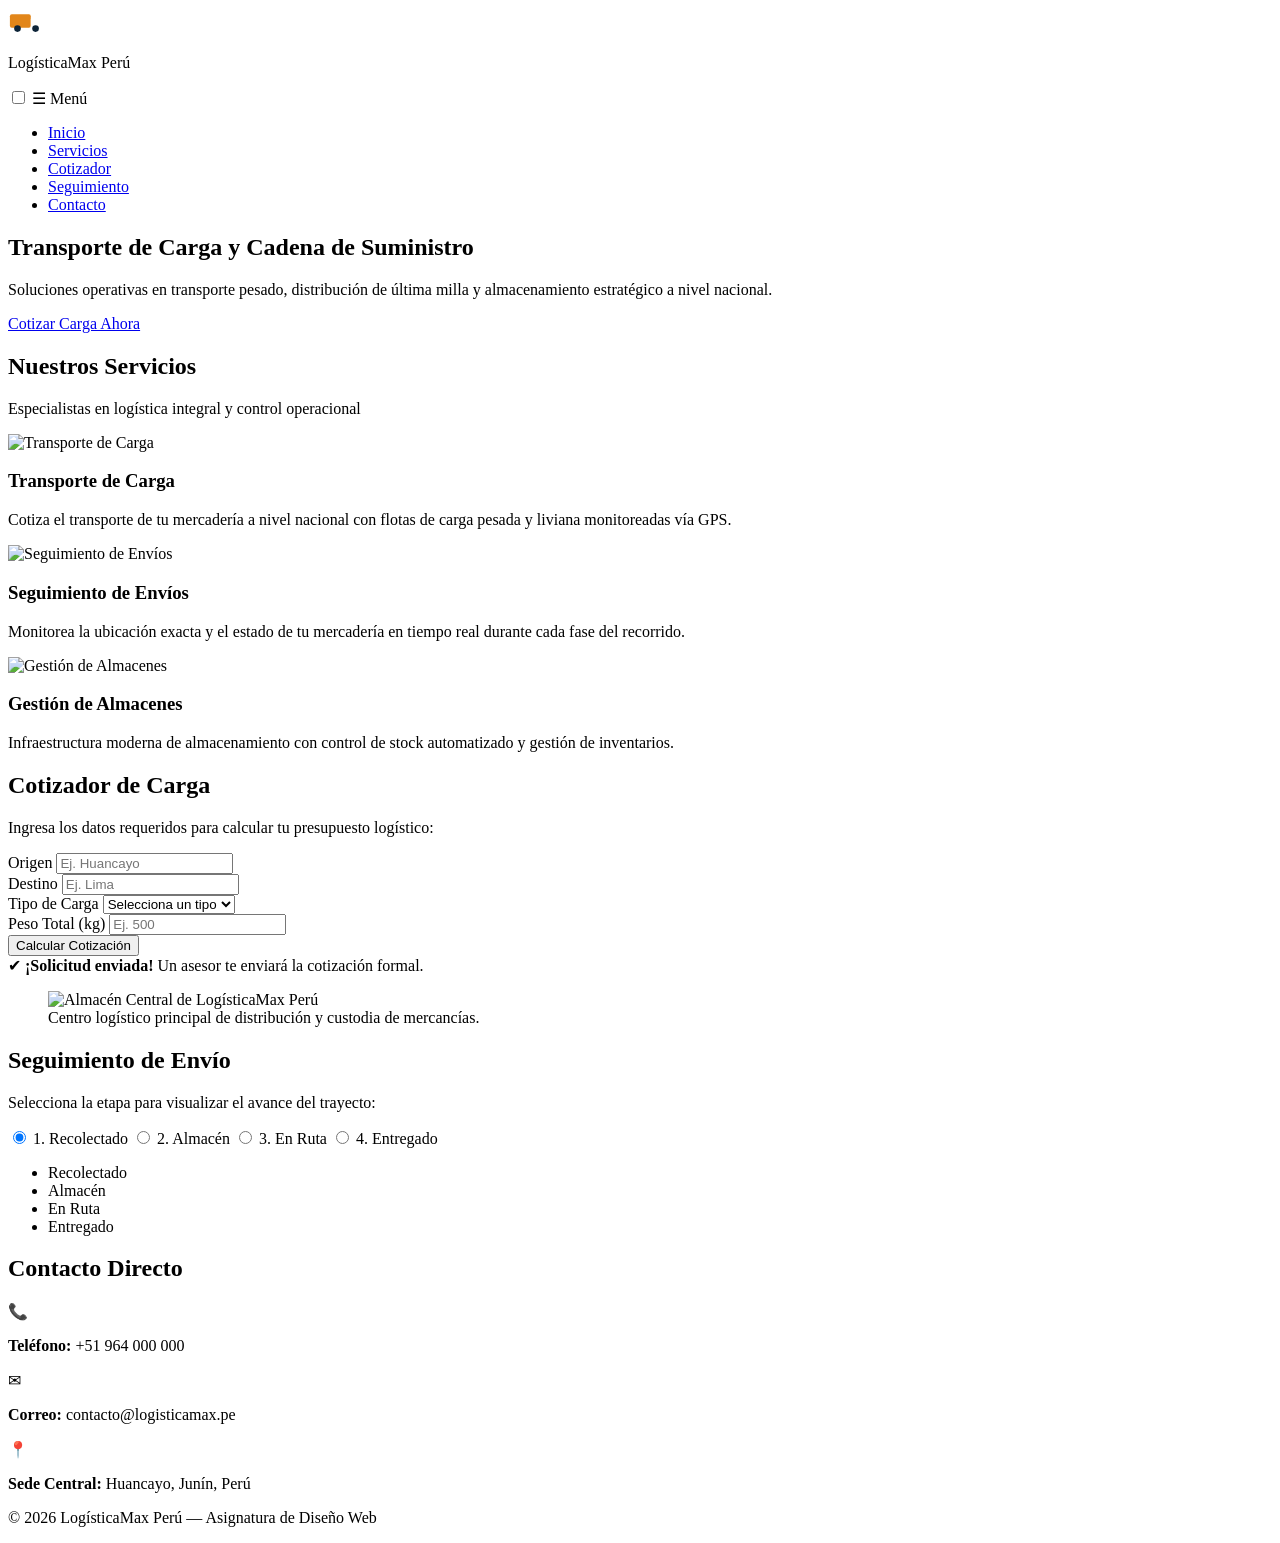
==== index.html @ e965a950 "Update and rename index (1).html to index.html" ====
<!DOCTYPE html>
<html lang="es">
<head>
  <meta charset="UTF-8">
  <meta name="viewport" content="width=device-width, initial-scale=1.0">
  <title>LogísticaMax Perú | Soluciones Logísticas</title>
  <link rel="stylesheet" href="style.css">
</head>
<body>

  <!-- CABECERA -->
  <header class="cabecera">
    <div class="contenedor barra-nav">
      <div class="logo">
        <!-- Efecto 3: Ícono SVG de camión animado -->
        <svg class="camion-logo" viewBox="0 0 40 26" width="38" height="26">
          <rect x="2" y="6" width="22" height="14" rx="2" fill="#e2861a"></rect>
          <rect x="24" y="10" width="11" height="10" rx="1" fill="#ffffff"></rect>
          <circle class="rueda" cx="10" cy="21" r="3.5" fill="#0d2438"></circle>
          <circle class="rueda" cx="29" cy="21" r="3.5" fill="#0d2438"></circle>
        </svg>
        <p class="logo-texto">LogísticaMax <span>Perú</span></p>
      </div>

      <input type="checkbox" id="menuCheck" class="menu-check">
      <label for="menuCheck" class="menu-boton">☰ Menú</label>

      <!-- Transición 3: Color en el menú -->
      <nav>
        <ul class="menu">
          <li><a href="#inicio">Inicio</a></li>
          <li><a href="#servicios">Servicios</a></li>
          <li><a href="#cotizador">Cotizador</a></li>
          <li><a href="#seguimiento">Seguimiento</a></li>
          <li><a href="#contacto">Contacto</a></li>
        </ul>
      </nav>
    </div>
  </header>

  <main>
    <!-- HERO (Efecto 1: Degradado en el encabezado) -->
    <section id="inicio" class="hero">
      <div class="contenedor hero-contenido">
        <h1>Transporte de Carga y Cadena de Suministro</h1>
        <p>Soluciones operativas en transporte pesado, distribución de última milla y almacenamiento estratégico a nivel nacional.</p>
        <!-- Transición 2: Color en el botón de cotización -->
        <a href="#cotizador" class="boton btn-hero">Cotizar Carga Ahora</a>
      </div>
    </section>

    <!-- SERVICIOS CON IMÁGENES DEDICADAS -->
    <section id="servicios" class="servicios">
      <div class="contenedor">
        <h2>Nuestros Servicios</h2>
        <p class="subtitulo-seccion">Especialistas en logística integral y control operacional</p>

        <!-- Animación 3: Aparición progresiva + Transición 1: Elevación de tarjetas -->
        <div class="tarjetas">
          
          <article class="tarjeta">
            <div class="tarjeta-imagen">
              <img src="https://images.unsplash.com/photo-1601584115197-04ecc0da31d7?w=600&auto=format&fit=crop" alt="Transporte de Carga">
            </div>
            <div class="tarjeta-cuerpo">
              <h3>Transporte de Carga</h3>
              <p>Cotiza el transporte de tu mercadería a nivel nacional con flotas de carga pesada y liviana monitoreadas vía GPS.</p>
            </div>
          </article>

          <article class="tarjeta">
            <div class="tarjeta-imagen">
              <img src="https://images.unsplash.com/photo-1526304640581-d334cdbbf45e?w=600&auto=format&fit=crop" alt="Seguimiento de Envíos">
            </div>
            <div class="tarjeta-cuerpo">
              <h3>Seguimiento de Envíos</h3>
              <p>Monitorea la ubicación exacta y el estado de tu mercadería en tiempo real durante cada fase del recorrido.</p>
            </div>
          </article>

          <article class="tarjeta">
            <div class="tarjeta-imagen">
              <img src="https://images.unsplash.com/photo-1586528116311-ad8dd3c8310d?w=600&auto=format&fit=crop" alt="Gestión de Almacenes">
            </div>
            <div class="tarjeta-cuerpo">
              <h3>Gestión de Almacenes</h3>
              <p>Infraestructura moderna de almacenamiento con control de stock automatizado y gestión de inventarios.</p>
            </div>
          </article>

        </div>
      </div>
    </section>

    <!-- COTIZADOR DE CARGA (RF-35.1) -->
    <section id="cotizador" class="cotizador">
      <div class="contenedor caja-cotizador">
        <div class="bloque-form">
          <h2>Cotizador de Carga</h2>
          <p class="desc-form">Ingresa los datos requeridos para calcular tu presupuesto logístico:</p>

          <form action="#cotizador" method="get" class="formulario-cotizar">
            <div class="campo">
              <label for="origen">Origen</label>
              <input type="text" id="origen" name="origen" placeholder="Ej. Huancayo" required>
            </div>

            <div class="campo">
              <label for="destino">Destino</label>
              <input type="text" id="destino" name="destino" placeholder="Ej. Lima" required>
            </div>

            <div class="campo">
              <label for="tipo">Tipo de Carga</label>
              <select id="tipo" name="tipo" required>
                <option value="" disabled selected>Selecciona un tipo</option>
                <option value="general">Carga General</option>
                <option value="refrigerada">Carga Refrigerada</option>
                <option value="fragil">Carga Frágil</option>
                <option value="granel">Carga a Granel</option>
              </select>
            </div>

            <div class="campo">
              <label for="peso">Peso Total (kg)</label>
              <input type="number" id="peso" name="peso" min="1" placeholder="Ej. 500" required>
            </div>

            <button type="submit" class="boton btn-form">Calcular Cotización</button>

            <!-- Animación 2: Confirmación animada al cotizar carga -->
            <div class="mensaje-ok">
              ✔ <strong>¡Solicitud enviada!</strong> Un asesor te enviará la cotización formal.
            </div>
          </form>
        </div>

        <!-- Imagen Adaptativa HTML5 (<picture> + <figcaption>) -->
        <figure class="imagen-almacen">
          <picture>
            <source media="(min-width: 768px)" srcset="https://images.unsplash.com/photo-1553413077-190dd305871c?w=800&auto=format&fit=crop">
            <img src="https://images.unsplash.com/photo-1553413077-190dd305871c?w=500&auto=format&fit=crop" 
                 alt="Almacén Central de LogísticaMax Perú" 
                 width="500" height="350">
          </picture>
          <figcaption>Centro logístico principal de distribución y custodia de mercancías.</figcaption>
        </figure>
      </div>
    </section>

    <!-- SEGUIMIENTO DE ENVÍO (RF-35.2) -->
    <section id="seguimiento" class="seguimiento">
      <div class="contenedor">
        <h2>Seguimiento de Envío</h2>
        <p class="subtitulo-seccion">Selecciona la etapa para visualizar el avance del trayecto:</p>

        <div class="etapas">
          <input type="radio" name="etapa" id="etapa1" class="radio-etapa" checked>
          <label for="etapa1">1. Recolectado</label>

          <input type="radio" name="etapa" id="etapa2" class="radio-etapa">
          <label for="etapa2">2. Almacén</label>

          <input type="radio" name="etapa" id="etapa3" class="radio-etapa">
          <label for="etapa3">3. En Ruta</label>

          <input type="radio" name="etapa" id="etapa4" class="radio-etapa">
          <label for="etapa4">4. Entregado</label>

          <!-- Efecto 2: Sombra en la línea de tiempo -->
          <div class="linea-tiempo-caja">
            <div class="pista">
              <!-- Animación 1: Barra de progreso en la línea de tiempo -->
              <div class="barra"></div>
            </div>

            <ul class="pasos">
              <li>Recolectado</li>
              <li>Almacén</li>
              <li>En Ruta</li>
              <li>Entregado</li>
            </ul>
          </div>
        </div>
      </div>
    </section>

    <!-- CONTACTO -->
    <section id="contacto" class="contacto">
      <div class="contenedor">
        <h2>Contacto Directo</h2>
        <div class="datos-contacto">
          <div class="item-contacto">
            <span class="ico-contacto">📞</span>
            <p><strong>Teléfono:</strong> +51 964 000 000</p>
          </div>
          <div class="item-contacto">
            <span class="ico-contacto">✉</span>
            <p><strong>Correo:</strong> contacto@logisticamax.pe</p>
          </div>
          <div class="item-contacto">
            <span class="ico-contacto">📍</span>
            <p><strong>Sede Central:</strong> Huancayo, Junín, Perú</p>
          </div>
        </div>
      </div>
    </section>
  </main>

  <footer class="pie">
    <div class="contenedor">
      <p>&copy; 2026 LogísticaMax Perú — Asignatura de Diseño Web</p>
    </div>
  </footer>

</body>
</html>
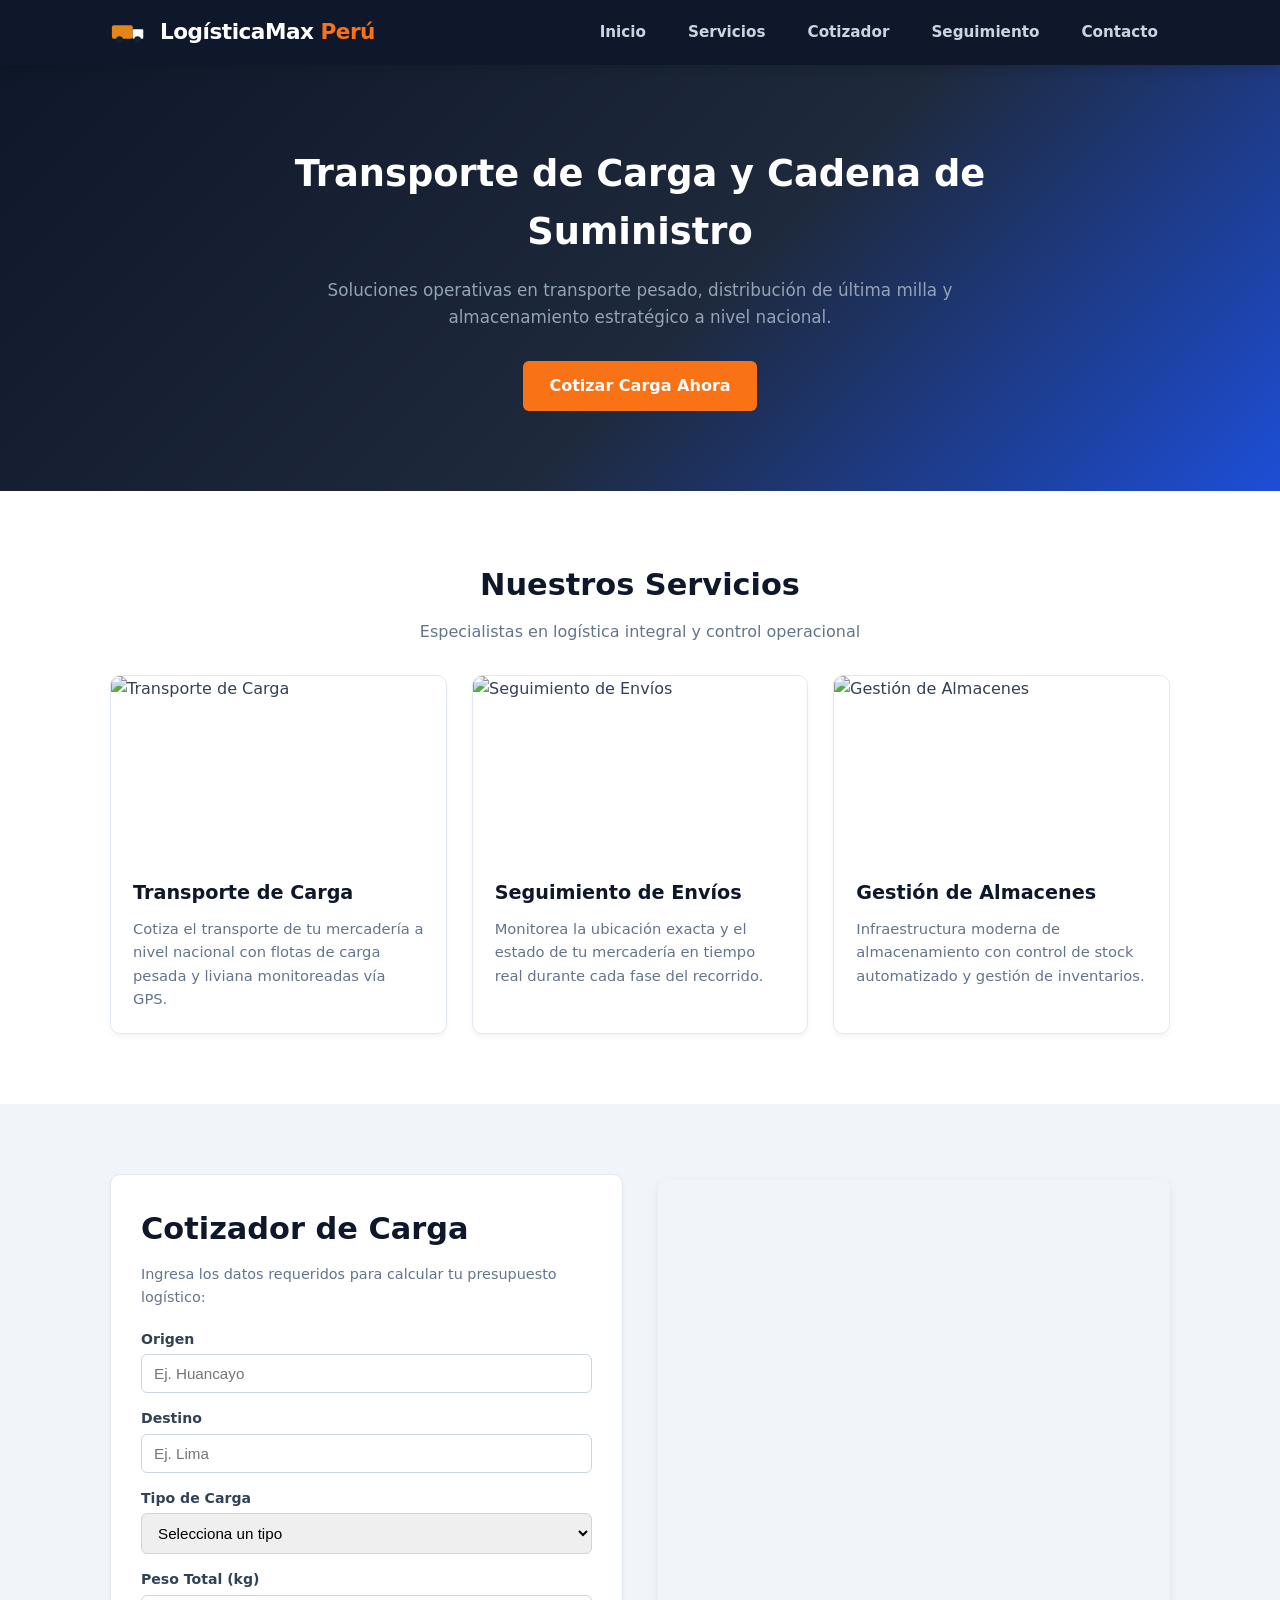
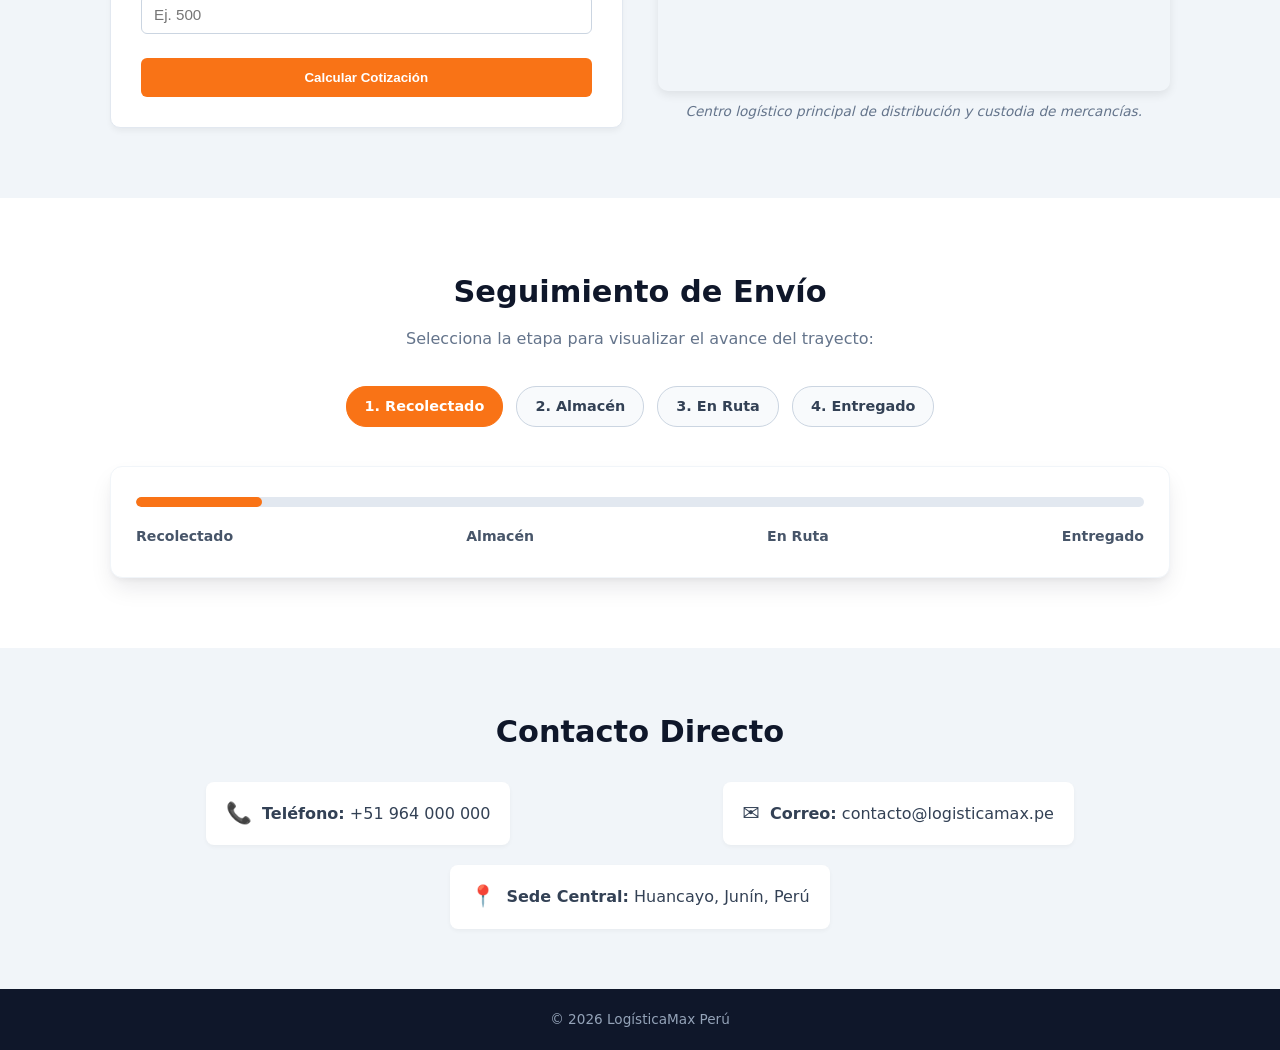
==== commit 6eaaca96: "Update index.html" ====
--- a/index.html
+++ b/index.html
@@ -209,7 +209,7 @@
 
   <footer class="pie">
     <div class="contenedor">
-      <p>&copy; 2026 LogísticaMax Perú — Asignatura de Diseño Web</p>
+      <p>&copy; 2026 LogísticaMax Perú </p>
     </div>
   </footer>
 
--- a/style.css
+++ b/style.css
@@ -0,0 +1,487 @@
+/* ==========================================================
+   RESET Y ESTILOS GENERALES
+   ========================================================== */
+* {
+  box-sizing: border-box;
+  margin: 0;
+  padding: 0;
+}
+
+body {
+  font-family: 'Segoe UI', system-ui, -apple-system, sans-serif;
+  color: #334155;
+  background-color: #f8fafc;
+  line-height: 1.6;
+}
+
+h1, h2, h3 {
+  color: #0f172a;
+  margin-bottom: 10px;
+}
+
+h2 {
+  font-size: 1.9rem;
+  text-align: center;
+}
+
+.subtitulo-seccion {
+  text-align: center;
+  color: #64748b;
+  margin-bottom: 30px;
+}
+
+.contenedor {
+  max-width: 1100px;
+  margin: 0 auto;
+  padding: 0 20px;
+}
+
+/* ==========================================================
+   TRANSICIÓN 2: COLOR EN EL BOTÓN DE COTIZACIÓN
+   ========================================================== */
+.boton {
+  display: inline-block;
+  background-color: #f97316;
+  color: #ffffff;
+  text-decoration: none;
+  font-weight: 700;
+  padding: 12px 26px;
+  border: none;
+  border-radius: 6px;
+  cursor: pointer;
+  transition: background-color 0.3s ease, transform 0.2s ease, box-shadow 0.3s ease;
+}
+
+.boton:hover {
+  background-color: #ea580c;
+  transform: translateY(-2px);
+  box-shadow: 0 4px 12px rgba(234, 88, 12, 0.3);
+}
+
+/* ==========================================================
+   CABECERA Y NAVEGACIÓN
+   ========================================================== */
+.cabecera {
+  background-color: #0f172a;
+  color: #ffffff;
+  padding: 15px 0;
+  position: sticky;
+  top: 0;
+  z-index: 100;
+  box-shadow: 0 4px 12px rgba(0, 0, 0, 0.15);
+}
+
+.barra-nav {
+  display: flex;
+  justify-content: space-between;
+  align-items: center;
+}
+
+.logo {
+  display: flex;
+  align-items: center;
+  gap: 12px;
+}
+
+.logo-texto {
+  font-size: 1.35rem;
+  font-weight: 800;
+  letter-spacing: -0.5px;
+}
+
+.logo-texto span {
+  color: #f97316;
+}
+
+/* EFECTO 3 (SVG): ÍCONO SVG CON RUEDAS ANIMADAS */
+.camion-logo .rueda {
+  transform-origin: center;
+  animation: girarRueda 2s linear infinite;
+}
+
+@keyframes girarRueda {
+  from { transform: rotate(0deg); }
+  to { transform: rotate(360deg); }
+}
+
+/* TRANSICIÓN 3: COLOR EN EL MENÚ DE NAVEGACIÓN */
+.menu {
+  list-style: none;
+  display: flex;
+  gap: 18px;
+}
+
+.menu a {
+  color: #cbd5e1;
+  text-decoration: none;
+  font-weight: 600;
+  font-size: 0.95rem;
+  padding: 8px 12px;
+  border-radius: 6px;
+  transition: color 0.3s ease, background-color 0.3s ease;
+}
+
+.menu a:hover {
+  color: #ffffff;
+  background-color: rgba(255, 255, 255, 0.12);
+}
+
+.menu-check, .menu-boton {
+  display: none;
+}
+
+/* ==========================================================
+   EFECTO 1: DEGRADADO EN EL ENCABEZADO (HERO)
+   ========================================================== */
+.hero {
+  background: linear-gradient(135deg, #0f172a 0%, #1e293b 55%, #1d4ed8 100%);
+  color: #ffffff;
+  padding: 80px 0;
+  text-align: center;
+}
+
+.hero h1 {
+  color: #ffffff;
+  font-size: 2.3rem;
+  max-width: 800px;
+  margin: 0 auto 15px;
+}
+
+.hero p {
+  max-width: 650px;
+  margin: 0 auto 30px;
+  color: #94a3b8;
+  font-size: 1.05rem;
+}
+
+/* ==========================================================
+   SERVICIOS CON TARJETAS E IMÁGENES DEDICADAS
+   ========================================================== */
+.servicios {
+  padding: 70px 0;
+  background-color: #ffffff;
+}
+
+.tarjetas {
+  display: grid;
+  grid-template-columns: repeat(auto-fit, minmax(300px, 1fr));
+  gap: 25px;
+}
+
+/* TRANSICIÓN 1: ELEVACIÓN EN LAS TARJETAS DE SERVICIO */
+.tarjeta {
+  background-color: #ffffff;
+  border-radius: 10px;
+  overflow: hidden;
+  border: 1px solid #e2e8f0;
+  box-shadow: 0 4px 6px -1px rgba(0, 0, 0, 0.05);
+  transition: transform 0.3s ease, box-shadow 0.3s ease;
+  
+  /* ANIMACIÓN 3: APARICIÓN PROGRESIVA DE LAS TARJETAS */
+  opacity: 0;
+  animation: aparecerTarjeta 0.7s ease forwards;
+}
+
+.tarjeta:nth-child(2) { animation-delay: 0.2s; }
+.tarjeta:nth-child(3) { animation-delay: 0.4s; }
+
+.tarjeta:hover {
+  transform: translateY(-8px);
+  box-shadow: 0 12px 20px -3px rgba(0, 0, 0, 0.12);
+}
+
+@keyframes aparecerTarjeta {
+  from {
+    opacity: 0;
+    transform: translateY(25px);
+  }
+  to {
+    opacity: 1;
+    transform: translateY(0);
+  }
+}
+
+.tarjeta-imagen {
+  width: 100%;
+  height: 180px;
+  overflow: hidden;
+}
+
+.tarjeta-imagen img {
+  width: 100%;
+  height: 100%;
+  object-fit: cover;
+}
+
+.tarjeta-cuerpo {
+  padding: 22px;
+}
+
+.tarjeta-cuerpo h3 {
+  font-size: 1.2rem;
+  margin-bottom: 8px;
+}
+
+.tarjeta-cuerpo p {
+  font-size: 0.92rem;
+  color: #64748b;
+}
+
+/* ==========================================================
+   COTIZADOR DE CARGA (RF-35.1)
+   ========================================================== */
+.cotizador {
+  padding: 70px 0;
+  background-color: #f1f5f9;
+}
+
+.caja-cotizador {
+  display: flex;
+  gap: 35px;
+  align-items: center;
+  flex-wrap: wrap;
+}
+
+.bloque-form {
+  flex: 1 1 350px;
+  background-color: #ffffff;
+  padding: 30px;
+  border-radius: 10px;
+  border: 1px solid #e2e8f0;
+  box-shadow: 0 4px 6px -1px rgba(0, 0, 0, 0.05);
+}
+
+.bloque-form h2 {
+  text-align: left;
+}
+
+.desc-form {
+  font-size: 0.9rem;
+  color: #64748b;
+  margin-bottom: 18px;
+}
+
+.campo {
+  margin-bottom: 14px;
+}
+
+.campo label {
+  display: block;
+  font-weight: 600;
+  font-size: 0.88rem;
+  margin-bottom: 4px;
+}
+
+.campo input, .campo select {
+  width: 100%;
+  padding: 10px 12px;
+  border: 1px solid #cbd5e1;
+  border-radius: 6px;
+  font-size: 0.95rem;
+}
+
+.btn-form {
+  width: 100%;
+  margin-top: 10px;
+}
+
+/* ANIMACIÓN 2: CONFIRMACIÓN ANIMADA AL COTIZAR CARGA */
+.mensaje-ok {
+  display: none;
+  background-color: #dcfce7;
+  border: 1px solid #86efac;
+  color: #166534;
+  padding: 12px;
+  border-radius: 6px;
+  margin-top: 15px;
+  font-size: 0.9rem;
+}
+
+.formulario-cotizar:focus-within .mensaje-ok {
+  display: block;
+  animation: confirmar 0.4s ease-out;
+}
+
+@keyframes confirmar {
+  from {
+    opacity: 0;
+    transform: translateY(-8px);
+  }
+  to {
+    opacity: 1;
+    transform: translateY(0);
+  }
+}
+
+.imagen-almacen {
+  flex: 1 1 350px;
+  margin: 0;
+}
+
+.imagen-almacen img {
+  width: 100%;
+  height: auto;
+  border-radius: 10px;
+  box-shadow: 0 4px 10px rgba(0, 0, 0, 0.08);
+  display: block;
+}
+
+.imagen-almacen figcaption {
+  font-size: 0.85rem;
+  color: #64748b;
+  margin-top: 10px;
+  text-align: center;
+  font-style: italic;
+}
+
+/* ==========================================================
+   SEGUIMIENTO DE ENVÍO (RF-35.2)
+   ========================================================== */
+.seguimiento {
+  padding: 70px 0;
+  background-color: #ffffff;
+}
+
+.radio-etapa {
+  display: none;
+}
+
+.etapas {
+  text-align: center;
+}
+
+.etapas label {
+  display: inline-block;
+  padding: 8px 18px;
+  border: 1px solid #cbd5e1;
+  background-color: #f8fafc;
+  border-radius: 20px;
+  margin: 4px;
+  font-size: 0.9rem;
+  font-weight: 600;
+  cursor: pointer;
+  transition: all 0.3s ease;
+}
+
+.radio-etapa:checked + label {
+  background-color: #f97316;
+  color: #ffffff;
+  border-color: #f97316;
+}
+
+/* EFECTO 2: SOMBRA EN LA LÍNEA DE TIEMPO */
+.linea-tiempo-caja {
+  margin-top: 35px;
+  padding: 30px 25px;
+  background-color: #ffffff;
+  border-radius: 12px;
+  border: 1px solid #f1f5f9;
+  box-shadow: 0 12px 24px -4px rgba(15, 23, 42, 0.1), 0 4px 6px -2px rgba(15, 23, 42, 0.05);
+}
+
+.pista {
+  background-color: #e2e8f0;
+  height: 10px;
+  border-radius: 10px;
+  overflow: hidden;
+}
+
+/* ANIMACIÓN 1: BARRA DE PROGRESO EN LA LÍNEA DE TIEMPO */
+.barra {
+  height: 100%;
+  width: 12.5%;
+  background-color: #f97316;
+  border-radius: 10px;
+  transition: width 0.5s ease;
+  animation: crecerBarra 1s ease-out;
+}
+
+@keyframes crecerBarra {
+  from { width: 0%; }
+}
+
+#etapa2:checked ~ .linea-tiempo-caja .barra { width: 37.5%; }
+#etapa3:checked ~ .linea-tiempo-caja .barra { width: 62.5%; }
+#etapa4:checked ~ .linea-tiempo-caja .barra { width: 100%; }
+
+.pasos {
+  display: flex;
+  justify-content: space-between;
+  list-style: none;
+  margin-top: 18px;
+  font-size: 0.88rem;
+  font-weight: 700;
+  color: #475569;
+}
+
+/* ==========================================================
+   CONTACTO Y PIE DE PÁGINA
+   ========================================================== */
+.contacto {
+  padding: 60px 0;
+  background-color: #f1f5f9;
+}
+
+.datos-contacto {
+  display: flex;
+  justify-content: space-around;
+  flex-wrap: wrap;
+  gap: 20px;
+  margin-top: 25px;
+}
+
+.item-contacto {
+  display: flex;
+  align-items: center;
+  gap: 10px;
+  background: #ffffff;
+  padding: 15px 20px;
+  border-radius: 8px;
+  box-shadow: 0 2px 4px rgba(0, 0, 0, 0.04);
+}
+
+.ico-contacto {
+  font-size: 1.3rem;
+}
+
+.pie {
+  background-color: #0f172a;
+  color: #94a3b8;
+  text-align: center;
+  padding: 20px 0;
+  font-size: 0.85rem;
+}
+
+/* ==========================================================
+   DISEÑO RESPONSIVE EN MÓVILES
+   ========================================================== */
+@media (max-width: 700px) {
+  .menu-boton {
+    display: block;
+    color: #ffffff;
+    cursor: pointer;
+    border: 1px solid #334155;
+    padding: 6px 12px;
+    border-radius: 6px;
+  }
+
+  .menu {
+    display: none;
+    flex-direction: column;
+    width: 100%;
+    margin-top: 15px;
+    gap: 8px;
+  }
+
+  .menu-check:checked ~ nav .menu {
+    display: flex;
+  }
+
+  .barra-nav {
+    flex-wrap: wrap;
+  }
+
+  .datos-contacto {
+    flex-direction: column;
+  }
+}
